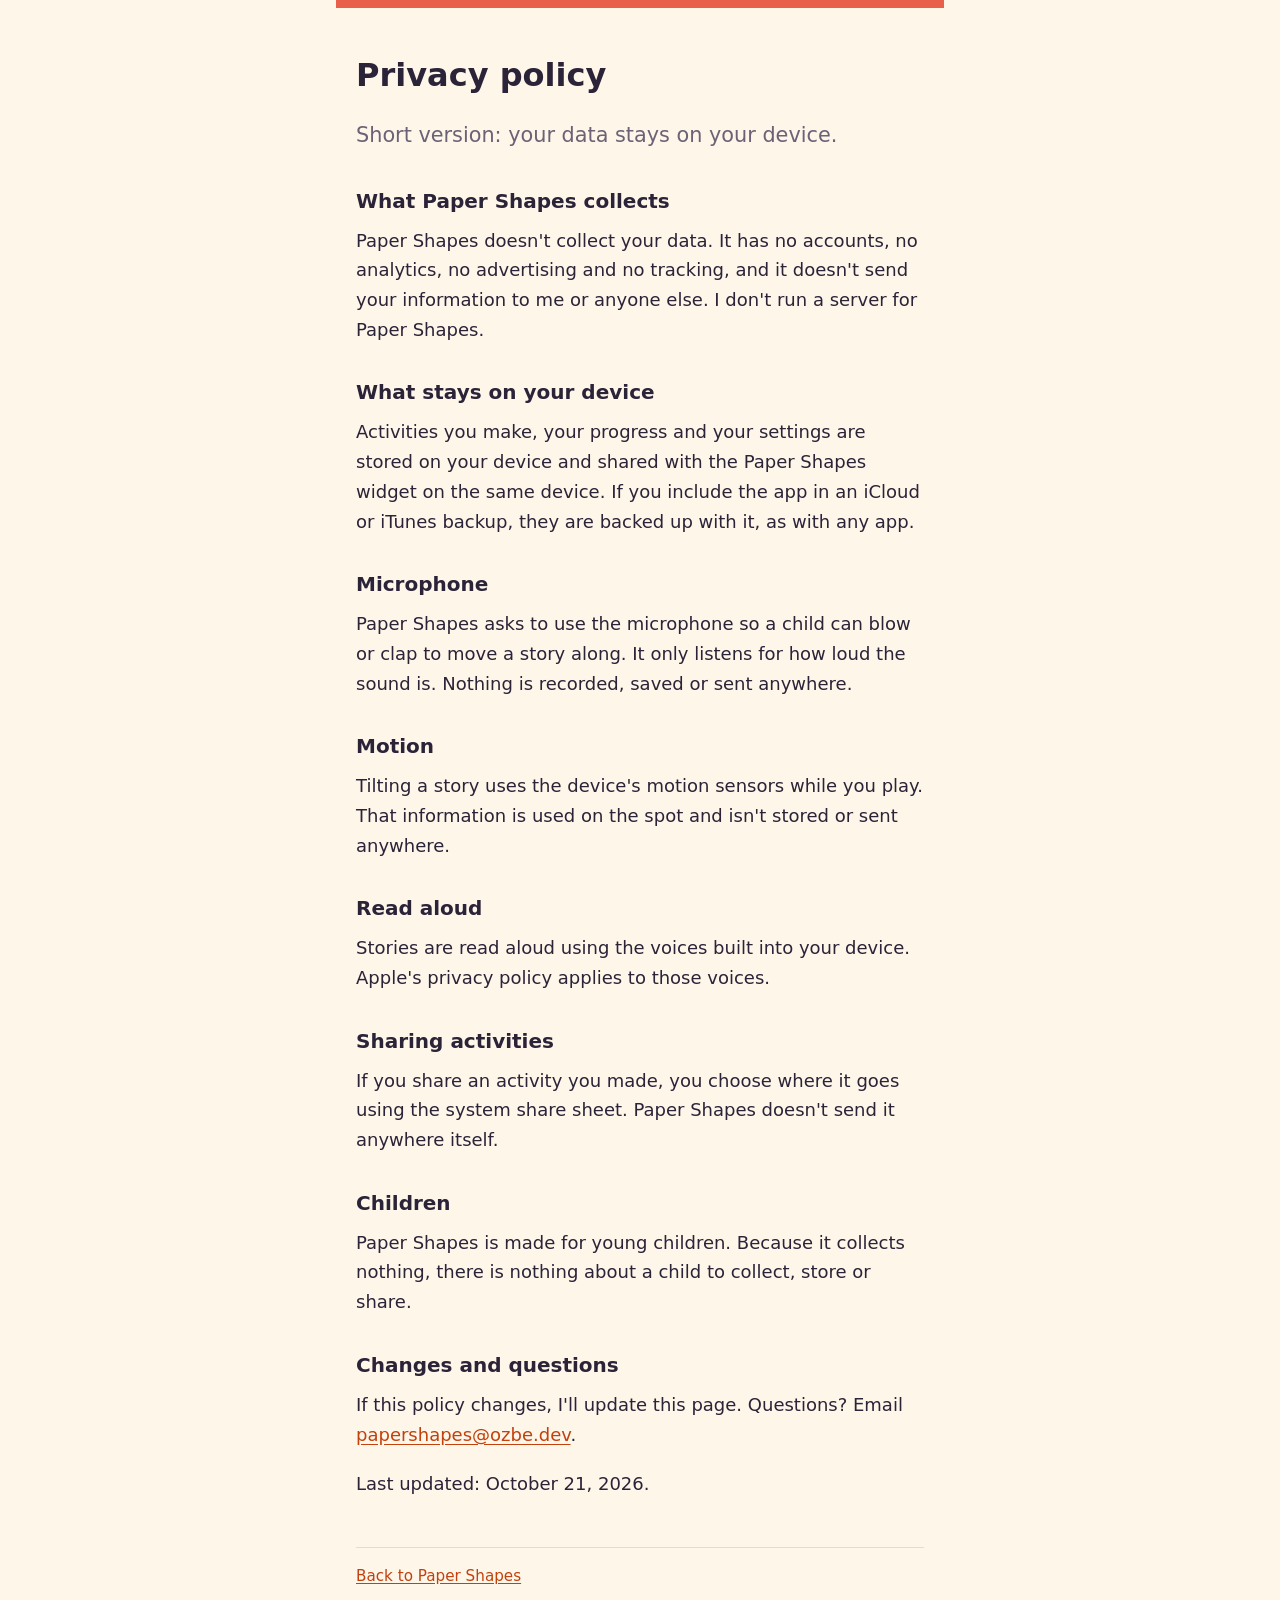
==== privacy/index.html @ 9624fa8f "Website, support and privacy policy for the Paper Shapes app" ====
<!doctype html>
<html lang="en">
<head>
  <meta charset="utf-8">
  <meta name="viewport" content="width=device-width, initial-scale=1">
  <title>Paper Shapes Privacy Policy</title>
  <meta name="description" content="What Paper Shapes does and doesn't do with your data.">
  <meta property="og:site_name" content="Paper Shapes">
  <meta property="og:title" content="Paper Shapes Privacy Policy">
  <meta property="og:description" content="What Paper Shapes does and doesn't do with your data.">
  <link rel="canonical" href="https://papershapes.ozbe.dev/privacy/">
  <meta name="theme-color" content="#fdf6e9" media="(prefers-color-scheme: light)">
  <meta name="theme-color" content="#1f1a26" media="(prefers-color-scheme: dark)">
  <link rel="icon" href="../icon.png">
  <link rel="stylesheet" href="../style.css">
</head>
<body>
  <main>
    <h1>Privacy policy</h1>
    <p class="lede">Short version: your data stays on your device.</p>
    <h2>What Paper Shapes collects</h2>
    <p>Paper Shapes doesn't collect your data. It has no accounts, no analytics, no advertising and no tracking, and it doesn't send your information to me or anyone else. I don't run a server for Paper Shapes.</p>
    <h2>What stays on your device</h2>
    <p>Activities you make, your progress and your settings are stored on your device and shared with the Paper Shapes widget on the same device. If you include the app in an iCloud or iTunes backup, they are backed up with it, as with any app.</p>
    <h2>Microphone</h2>
    <p>Paper Shapes asks to use the microphone so a child can blow or clap to move a story along. It only listens for how loud the sound is. Nothing is recorded, saved or sent anywhere.</p>
    <h2>Motion</h2>
    <p>Tilting a story uses the device's motion sensors while you play. That information is used on the spot and isn't stored or sent anywhere.</p>
    <h2>Read aloud</h2>
    <p>Stories are read aloud using the voices built into your device. Apple's privacy policy applies to those voices.</p>
    <h2>Sharing activities</h2>
    <p>If you share an activity you made, you choose where it goes using the system share sheet. Paper Shapes doesn't send it anywhere itself.</p>
    <h2>Children</h2>
    <p>Paper Shapes is made for young children. Because it collects nothing, there is nothing about a child to collect, store or share.</p>
    <h2>Changes and questions</h2>
    <p>If this policy changes, I'll update this page. Questions? Email <a href="mailto:papershapes@ozbe.dev">papershapes@ozbe.dev</a>.</p>
    <p>Last updated: October 21, 2026.</p>
    <footer><a href="../">Back to Paper Shapes</a></footer>
  </main>
</body>
</html>
---- style.css ----
:root {
  color-scheme: light dark;
  --bg: #fdf6e9;
  --fg: #2b2338;
  --muted: #6b6275;
  --link: #c2410c;
  --accent: #e8604c;
  --accent-2: #f6c445;
  --rule: #eadcc4;
}
@media (prefers-color-scheme: dark) {
  :root {
    --bg: #1f1a26;
    --fg: #f4eee6;
    --muted: #b9afc4;
    --link: #ffa766;
    --accent: #f6c445;
    --accent-2: #4a3f5c;
    --rule: #3a3247;
  }
}
html { background: var(--bg); }
* { box-sizing: border-box; }
body {
  margin: 0;
  background: var(--bg);
  color: var(--fg);
  font: 1.125rem/1.65 ui-rounded, "SF Pro Rounded", -apple-system, system-ui, sans-serif;
  -webkit-text-size-adjust: 100%;
}
main { max-width: 38rem; margin: 0 auto; padding: 3rem 1.25rem 4rem; border-top: .5rem solid var(--accent); }
h1 { font-size: 2rem; line-height: 1.2; margin: 0 0 1.5rem; }
h2 { font-size: 1.25rem; margin: 2rem 0 .5rem; }
p, ul { margin: 0 0 1.25rem; }
li { margin-bottom: .5rem; }
a { color: var(--link); text-underline-offset: .15em; }
.icon { width: 5rem; height: 5rem; border-radius: 22%; display: block; margin-bottom: 1.25rem; }
.lede { font-size: 1.3rem; color: var(--muted); }
footer { margin-top: 3rem; padding-top: 1rem; border-top: 1px solid var(--rule); color: var(--muted); font-size: .95rem; }
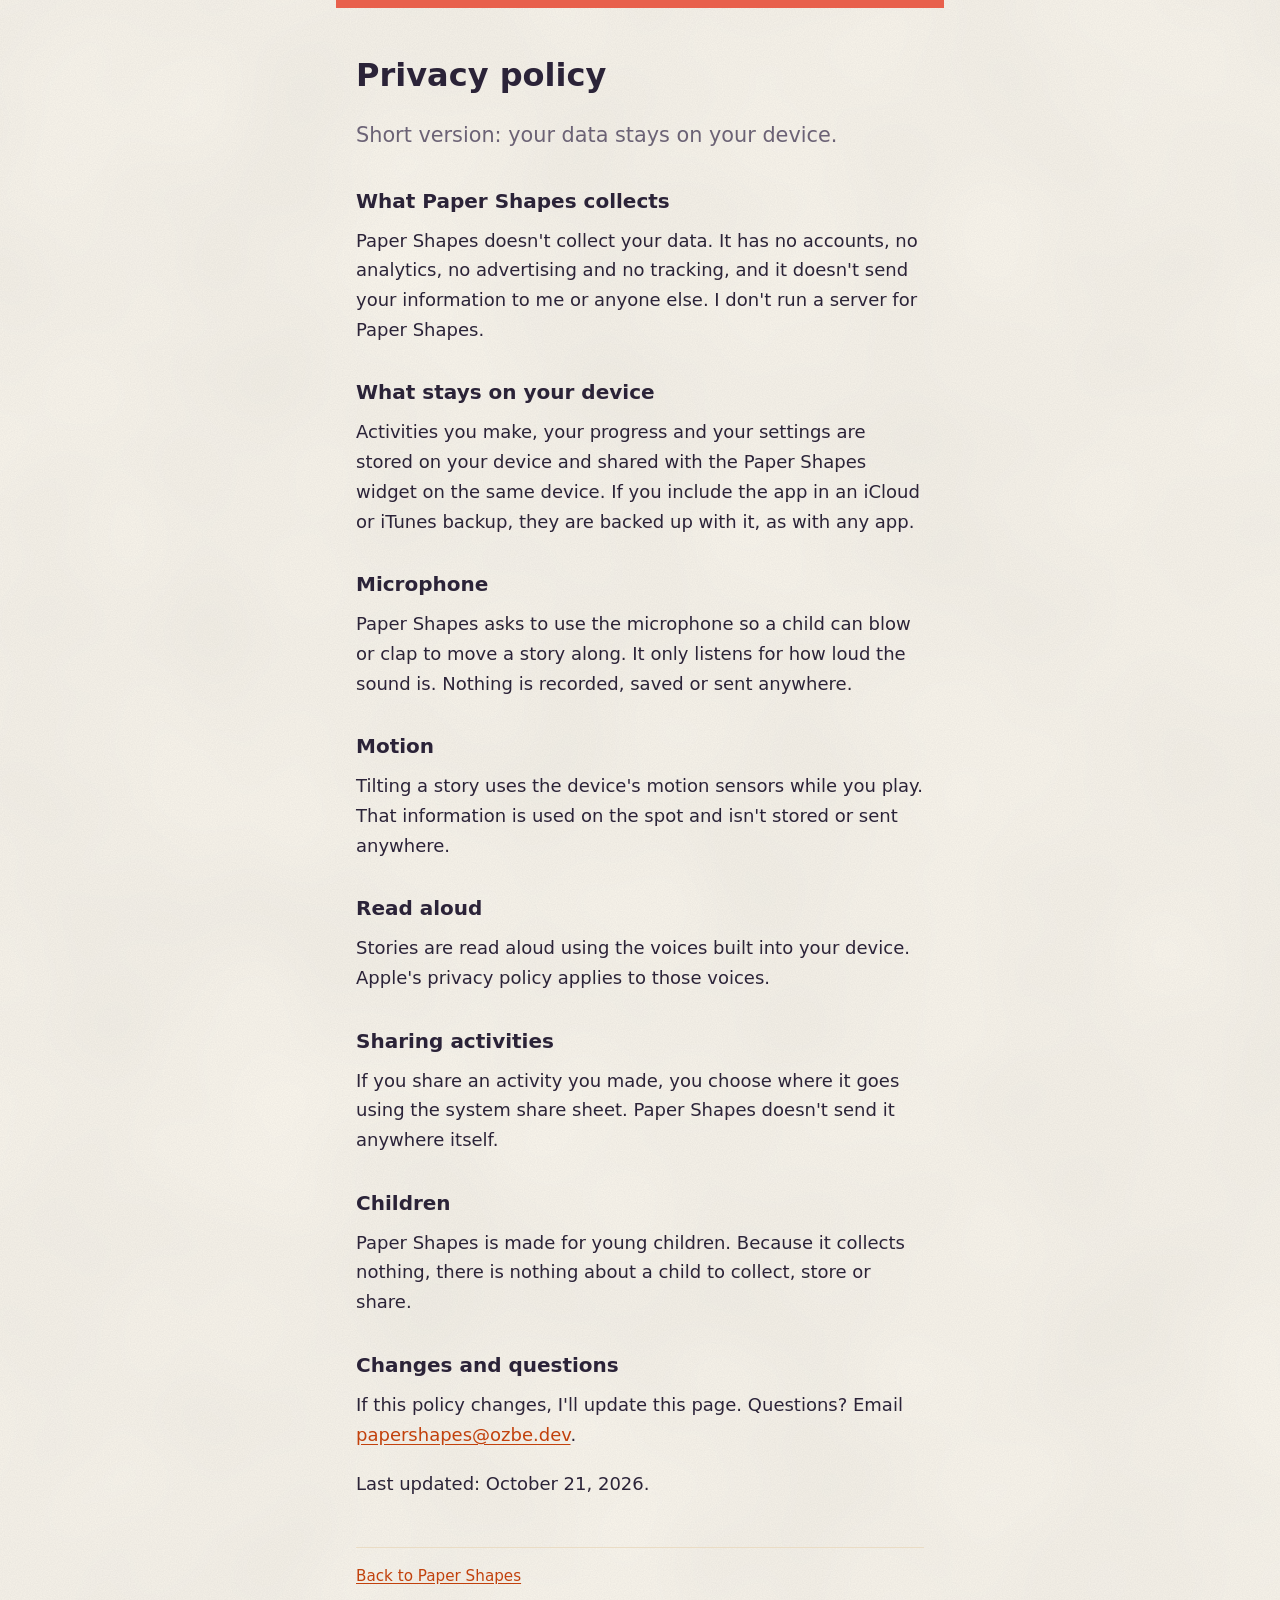
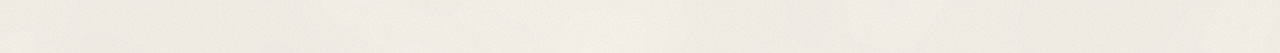
==== commit 890de8ad: "Call the friends Circle, Square, Triangle and Cross, and lay the pages on paper Claude-Session: http" ====
--- a/privacy/index.html
+++ b/privacy/index.html
@@ -9,7 +9,7 @@
   <meta property="og:title" content="Paper Shapes Privacy Policy">
   <meta property="og:description" content="What Paper Shapes does and doesn't do with your data.">
   <link rel="canonical" href="https://papershapes.ozbe.dev/privacy/">
-  <meta name="theme-color" content="#fdf6e9" media="(prefers-color-scheme: light)">
+  <meta name="theme-color" content="#fbf7ee" media="(prefers-color-scheme: light)">
   <meta name="theme-color" content="#1f1a26" media="(prefers-color-scheme: dark)">
   <link rel="icon" href="../icon.png">
   <link rel="stylesheet" href="../style.css">
--- a/style.css
+++ b/style.css
@@ -1,6 +1,9 @@
 :root {
   color-scheme: light dark;
-  --bg: #fdf6e9;
+  --bg: #fbf7ee;
+  /* The app's paper: fine grain, and faint clouds where the pulp lay thicker. */
+  --grain: url("data:image/svg+xml,%3Csvg xmlns='http://www.w3.org/2000/svg' width='240' height='240'%3E%3Cfilter id='g'%3E%3CfeTurbulence type='fractalNoise' baseFrequency='.85' numOctaves='3' stitchTiles='stitch'/%3E%3CfeColorMatrix values='0 0 0 0 0 0 0 0 0 0 0 0 0 0 0 0 0 0 .05 0'/%3E%3C/filter%3E%3Crect width='100%25' height='100%25' filter='url(%23g)'/%3E%3C/svg%3E");
+  --clouds: url("data:image/svg+xml,%3Csvg xmlns='http://www.w3.org/2000/svg' width='2000' height='2000'%3E%3Cfilter id='c'%3E%3CfeTurbulence type='fractalNoise' baseFrequency='.006' numOctaves='2' stitchTiles='stitch'/%3E%3CfeColorMatrix values='0 0 0 0 0 0 0 0 0 0 0 0 0 0 0 0 0 0 .04 0'/%3E%3C/filter%3E%3Crect width='100%25' height='100%25' filter='url(%23c)'/%3E%3C/svg%3E");
   --fg: #2b2338;
   --muted: #6b6275;
   --link: #c2410c;
@@ -17,13 +20,16 @@
     --accent: #f6c445;
     --accent-2: #4a3f5c;
     --rule: #3a3247;
+    --grain: url("data:image/svg+xml,%3Csvg xmlns='http://www.w3.org/2000/svg' width='240' height='240'%3E%3Cfilter id='g'%3E%3CfeTurbulence type='fractalNoise' baseFrequency='.85' numOctaves='3' stitchTiles='stitch'/%3E%3CfeColorMatrix values='0 0 0 0 1 0 0 0 0 1 0 0 0 0 1 0 0 0 .04 0'/%3E%3C/filter%3E%3Crect width='100%25' height='100%25' filter='url(%23g)'/%3E%3C/svg%3E");
+    --clouds: url("data:image/svg+xml,%3Csvg xmlns='http://www.w3.org/2000/svg' width='2000' height='2000'%3E%3Cfilter id='c'%3E%3CfeTurbulence type='fractalNoise' baseFrequency='.006' numOctaves='2' stitchTiles='stitch'/%3E%3CfeColorMatrix values='0 0 0 0 1 0 0 0 0 1 0 0 0 0 1 0 0 0 .03 0'/%3E%3C/filter%3E%3Crect width='100%25' height='100%25' filter='url(%23c)'/%3E%3C/svg%3E");
   }
 }
 html { background: var(--bg); }
 * { box-sizing: border-box; }
 body {
   margin: 0;
-  background: var(--bg);
+  min-height: 100vh;
+  background: var(--grain), var(--clouds), var(--bg);
   color: var(--fg);
   font: 1.125rem/1.65 ui-rounded, "SF Pro Rounded", -apple-system, system-ui, sans-serif;
   -webkit-text-size-adjust: 100%;
